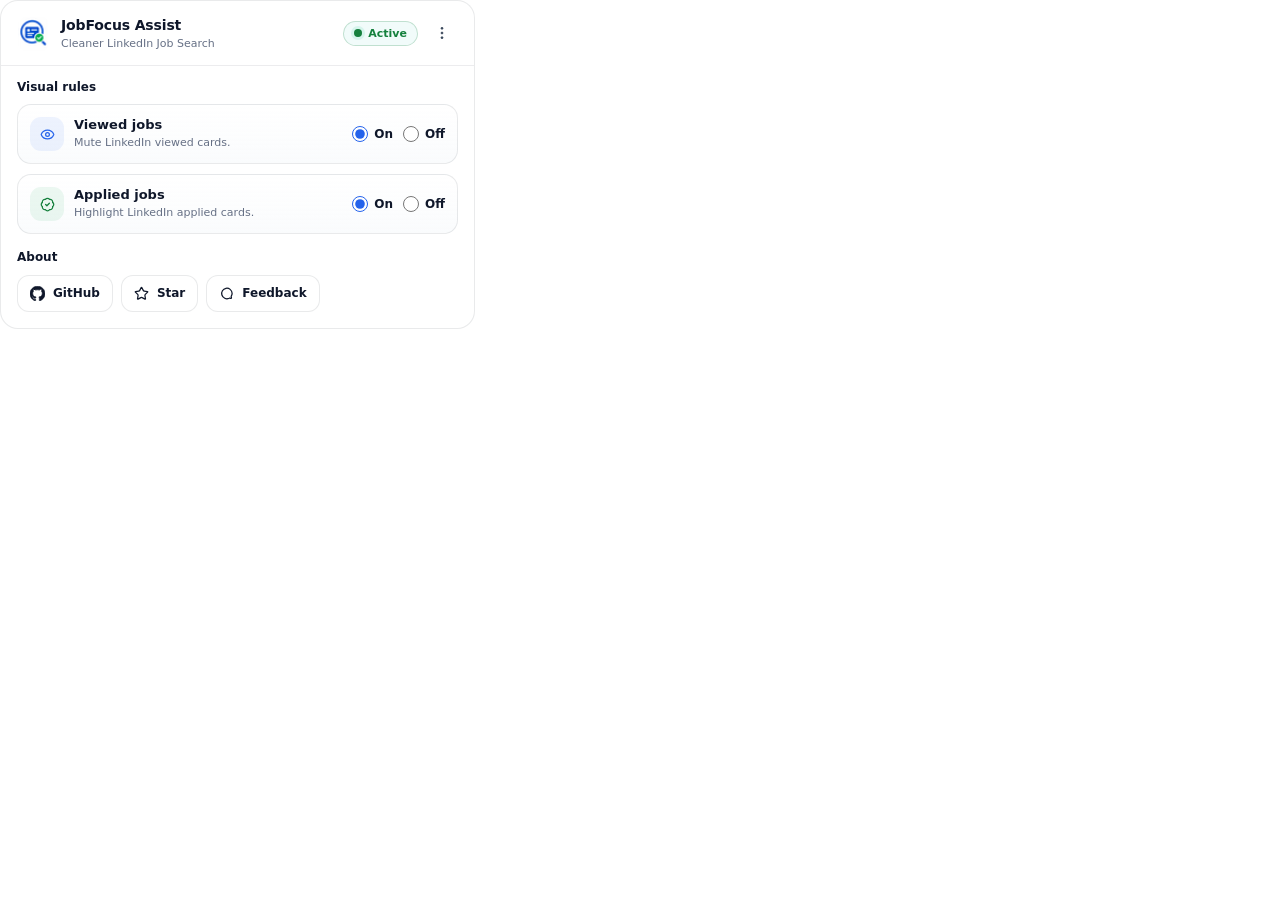
==== popup.html @ a0c59a60 "initial commit" ====
<!doctype html>
<html lang="en">
  <head>
    <meta charset="utf-8" />
    <meta name="viewport" content="width=device-width, initial-scale=1" />
    <title>JobFocus Assist</title>
    <link rel="stylesheet" href="popup.css" />
  </head>
  <body>
    <div class="popup-shell">
      <header class="header">
        <div class="brand">
          <img
            class="brand-icon"
            alt=""
            src="assets/brand/jobfocus-assist-icon-32.png"
            width="32"
            height="32"
          />
          <div class="brand-copy">
            <div class="brand-title">JobFocus Assist</div>
            <div class="brand-subtitle">Cleaner LinkedIn Job Search</div>
          </div>
        </div>

        <div class="header-actions">
          <div id="status-pill" class="status-pill status-pill--active" aria-live="polite">
            <span class="status-pill__dot" aria-hidden="true"></span>
            <span id="status-pill-label">Active</span>
          </div>

          <div class="menu-anchor">
            <button id="menu-button" class="icon-button" type="button" aria-label="Open status menu" aria-expanded="false">
              <span class="icon" data-icon="moreVertical"></span>
            </button>

            <div id="menu-panel" class="menu-panel" hidden role="menu" aria-label="Extension status">
              <button id="menu-active" class="menu-item" type="button" role="menuitem">
                <span class="menu-item__icon" data-icon="check"></span>
                <span class="menu-item__label">Active</span>
              </button>
              <button id="menu-pause" class="menu-item" type="button" role="menuitem">
                <span class="menu-item__icon" data-icon="pause"></span>
                <span class="menu-item__label">Pause extension</span>
              </button>
            </div>
          </div>
        </div>
      </header>

      <main class="main">
        <section class="section">
          <div class="section-heading">Visual rules</div>

          <article class="rule-card">
            <div class="rule-card__lead">
              <div class="rule-badge rule-badge--viewed" aria-hidden="true">
                <span class="icon icon--small" data-icon="eye"></span>
              </div>
              <div>
                <div class="rule-title">Viewed jobs</div>
                <div class="rule-copy">Mute LinkedIn viewed cards.</div>
              </div>
            </div>

            <div class="radio-group" data-group="viewedEnabled">
              <label class="radio-option">
                <input type="radio" name="viewedEnabled" value="true" checked />
                <span>On</span>
              </label>
              <label class="radio-option">
                <input type="radio" name="viewedEnabled" value="false" />
                <span>Off</span>
              </label>
            </div>
          </article>

          <article class="rule-card">
            <div class="rule-card__lead">
              <div class="rule-badge rule-badge--applied" aria-hidden="true">
                <span class="icon icon--small" data-icon="badgeCheck"></span>
              </div>
              <div>
                <div class="rule-title">Applied jobs</div>
                <div class="rule-copy">Highlight LinkedIn applied cards.</div>
              </div>
            </div>

            <div class="radio-group" data-group="appliedEnabled">
              <label class="radio-option">
                <input type="radio" name="appliedEnabled" value="true" checked />
                <span>On</span>
              </label>
              <label class="radio-option">
                <input type="radio" name="appliedEnabled" value="false" />
                <span>Off</span>
              </label>
            </div>
          </article>

        </section>

        <section class="section section--about">
          <div class="section-heading">About</div>
          <div class="about-actions">
            <button class="about-button" type="button" data-action="github">
              <span class="icon icon--small" data-icon="github"></span>
              <span>GitHub</span>
            </button>
            <button class="about-button" type="button" data-action="star">
              <span class="icon icon--small" data-icon="star"></span>
              <span>Star</span>
            </button>
            <button class="about-button" type="button" data-action="feedback">
              <span class="icon icon--small" data-icon="messageCircle"></span>
              <span>Feedback</span>
            </button>
          </div>
        </section>
      </main>
    </div>

    <script src="popup.js"></script>
  </body>
</html>
---- popup.css ----
:root {
  color-scheme: light;
  --bg: #f4f7fb;
  --panel: #ffffff;
  --panel-2: #f8fbff;
  --border: rgba(15, 23, 42, 0.09);
  --border-strong: rgba(15, 23, 42, 0.14);
  --text: #0f172a;
  --muted: #667085;
  --blue: #2563eb;
  --blue-soft: rgba(37, 99, 235, 0.08);
  --green: #15803d;
  --green-soft: rgba(22, 163, 74, 0.08);
  --shadow: 0 24px 60px rgba(15, 23, 42, 0.12);
}

* {
  box-sizing: border-box;
}

html,
body {
  margin: 0;
  width: 475px;
  min-width: 475px;
  max-width: 475px;
  overflow: hidden;
  background: #ffffff;
  color: var(--text);
  font-family: "Segoe UI Variable", "Segoe UI", system-ui, -apple-system, BlinkMacSystemFont, sans-serif;
}

body {
  padding: 0;
}

button,
input {
  font: inherit;
}

.popup-shell {
  position: relative;
  overflow: hidden;
  border: 1px solid var(--border);
  border-radius: 18px;
  background: var(--panel);
  box-shadow: none;
}

.header {
  display: flex;
  align-items: flex-start;
  justify-content: space-between;
  gap: 16px;
  padding: 16px 16px 14px;
  border-bottom: 1px solid rgba(15, 23, 42, 0.08);
}

.brand {
  display: flex;
  align-items: center;
  gap: 10px;
  min-width: 0;
}

.brand-icon {
  width: 34px;
  height: 34px;
  border-radius: 10px;
  flex: 0 0 auto;
}

.brand-copy {
  min-width: 0;
}

.brand-title {
  font-size: 14px;
  font-weight: 700;
  line-height: 1.1;
  letter-spacing: -0.01em;
}

.brand-subtitle {
  margin-top: 3px;
  font-size: 11px;
  line-height: 1.2;
  color: var(--muted);
}

.header-actions {
  display: flex;
  align-items: center;
  gap: 8px;
  flex: 0 0 auto;
}

.status-pill {
  display: inline-flex;
  align-items: center;
  gap: 6px;
  padding: 6px 10px;
  border-radius: 999px;
  border: 1px solid rgba(21, 128, 61, 0.22);
  background: rgba(20, 184, 166, 0.06);
  color: var(--green);
  font-size: 11px;
  font-weight: 700;
  line-height: 1;
}

.status-pill--paused {
  border-color: rgba(100, 116, 139, 0.24);
  background: rgba(100, 116, 139, 0.08);
  color: #475569;
}

.status-pill__dot {
  width: 8px;
  height: 8px;
  border-radius: 999px;
  background: currentColor;
  box-shadow: 0 0 0 3px rgba(16, 185, 129, 0.12);
}

.status-pill--paused .status-pill__dot {
  box-shadow: none;
}

.menu-anchor {
  position: relative;
}

.icon-button {
  display: inline-grid;
  place-items: center;
  width: 32px;
  height: 32px;
  border: 1px solid transparent;
  border-radius: 10px;
  background: transparent;
  color: #334155;
  cursor: pointer;
}

.icon-button:hover {
  background: rgba(15, 23, 42, 0.04);
  border-color: rgba(15, 23, 42, 0.08);
}

.icon {
  width: 16px;
  height: 16px;
  display: inline-flex;
  align-items: center;
  justify-content: center;
}

.icon svg {
  width: 100%;
  height: 100%;
  stroke: currentColor;
}

.icon--small {
  width: 15px;
  height: 15px;
}

.main {
  padding: 14px 16px 16px;
}

.section + .section {
  margin-top: 16px;
}

.section-heading {
  font-size: 12px;
  font-weight: 700;
  line-height: 1.2;
  color: var(--text);
  margin-bottom: 10px;
}

.rule-card {
  display: flex;
  align-items: center;
  justify-content: space-between;
  gap: 12px;
  padding: 12px;
  border: 1px solid var(--border);
  border-radius: 14px;
  background: linear-gradient(180deg, rgba(255, 255, 255, 1), rgba(248, 250, 252, 0.72));
}

.rule-card + .rule-card {
  margin-top: 10px;
}

.rule-card__lead {
  display: flex;
  align-items: center;
  gap: 10px;
  min-width: 0;
}

.rule-badge {
  display: inline-grid;
  place-items: center;
  width: 34px;
  height: 34px;
  border-radius: 11px;
  flex: 0 0 auto;
}

.rule-badge--viewed {
  color: var(--blue);
  background: var(--blue-soft);
}

.rule-badge--applied {
  color: var(--green);
  background: var(--green-soft);
}

.rule-title {
  font-size: 13px;
  font-weight: 700;
  line-height: 1.15;
}

.rule-copy {
  margin-top: 3px;
  color: var(--muted);
  font-size: 11px;
  line-height: 1.35;
}

.radio-group {
  display: inline-flex;
  align-items: center;
  gap: 10px;
  flex: 0 0 auto;
}

.radio-option {
  display: inline-flex;
  align-items: center;
  gap: 6px;
  color: var(--text);
  font-size: 12px;
  font-weight: 600;
  line-height: 1;
  cursor: pointer;
  user-select: none;
}

.radio-option input {
  width: 16px;
  height: 16px;
  margin: 0;
  accent-color: var(--blue);
}

.about-actions {
  display: flex;
  gap: 8px;
}

.about-button {
  display: inline-flex;
  align-items: center;
  gap: 8px;
  padding: 10px 12px;
  border: 1px solid var(--border);
  border-radius: 12px;
  background: var(--panel);
  color: var(--text);
  font-size: 12px;
  font-weight: 600;
  cursor: pointer;
}

.about-button:hover {
  border-color: var(--border-strong);
  background: var(--panel-2);
}

.menu-panel {
  position: absolute;
  top: calc(100% + 8px);
  right: 0;
  width: 170px;
  padding: 6px;
  border: 1px solid var(--border);
  border-radius: 14px;
  background: rgba(255, 255, 255, 0.99);
  box-shadow: 0 16px 42px rgba(15, 23, 42, 0.16);
  z-index: 10;
}

.menu-item {
  width: 100%;
  display: flex;
  align-items: center;
  gap: 10px;
  padding: 9px 10px;
  border: 0;
  border-radius: 10px;
  background: transparent;
  color: var(--text);
  text-align: left;
  cursor: pointer;
}

.menu-item:hover {
  background: rgba(37, 99, 235, 0.06);
}

.menu-item.is-selected {
  background: rgba(37, 99, 235, 0.09);
}

.menu-item__icon {
  width: 16px;
  height: 16px;
  color: var(--blue);
  flex: 0 0 auto;
}

.menu-item__label {
  font-size: 12px;
  font-weight: 600;
}

@keyframes jfa-spin {
  to {
    transform: rotate(360deg);
  }
}
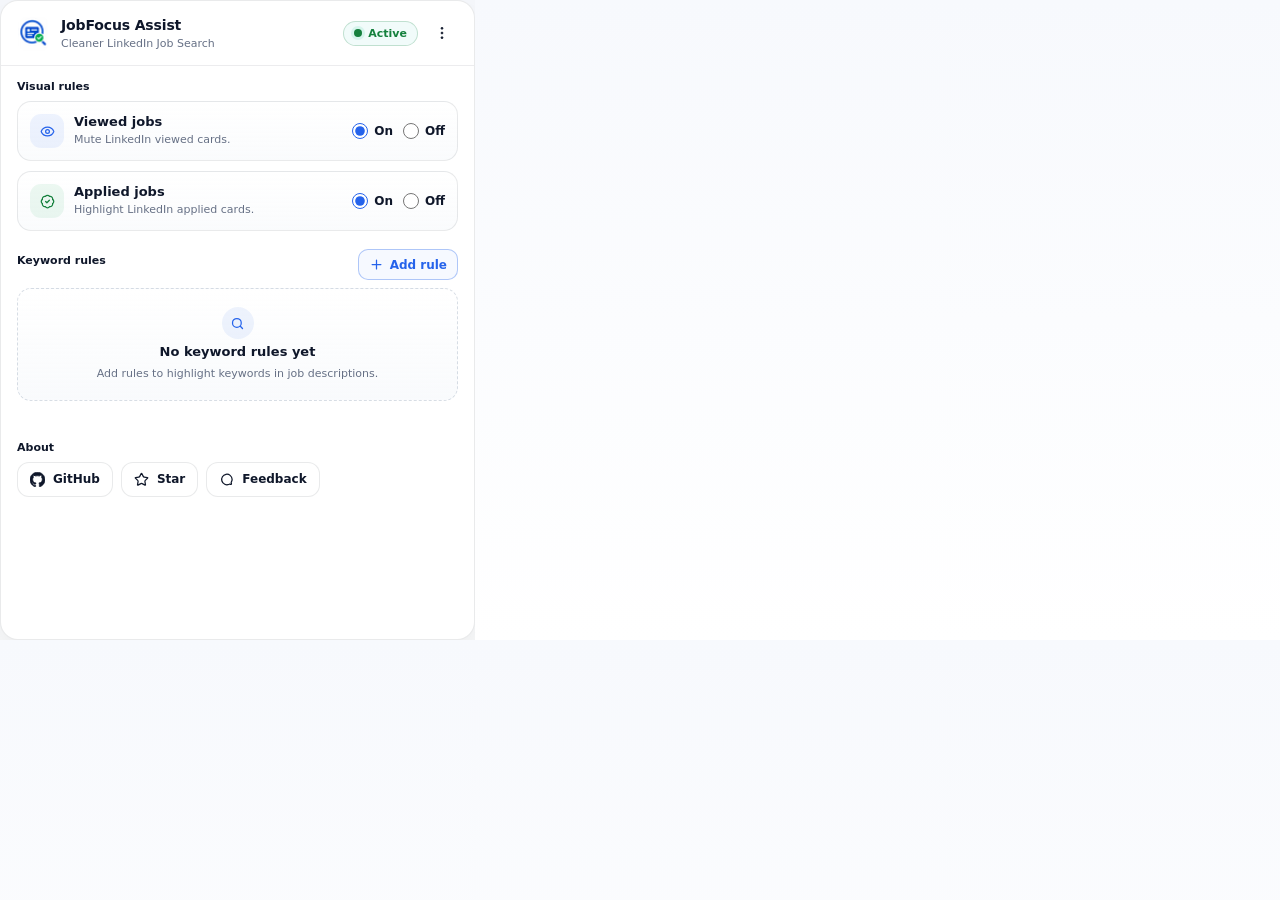
==== commit 8ae44923: "Add JD keyword highlighter popup" ====
--- a/popup.html
+++ b/popup.html
@@ -30,7 +30,13 @@
           </div>
 
           <div class="menu-anchor">
-            <button id="menu-button" class="icon-button" type="button" aria-label="Open status menu" aria-expanded="false">
+            <button
+              id="menu-button"
+              class="icon-button"
+              type="button"
+              aria-label="Open status menu"
+              aria-expanded="false"
+            >
               <span class="icon" data-icon="moreVertical"></span>
             </button>
 
@@ -97,7 +103,69 @@
               </label>
             </div>
           </article>
+        </section>
 
+        <section class="section section--keywords">
+          <div class="section-heading-row">
+            <div class="section-heading">Keyword rules</div>
+            <button id="keyword-rule-add" class="add-rule-button" type="button">
+              <span class="icon icon--small" data-icon="plus"></span>
+              <span>Add rule</span>
+            </button>
+          </div>
+
+          <div id="keyword-editor" class="keyword-editor" hidden>
+            <div class="keyword-editor__toprow">
+              <div class="keyword-editor__field keyword-editor__field--keywords">
+                <label class="keyword-editor__label" for="keyword-input">Keywords</label>
+                <input
+                  id="keyword-input"
+                  class="keyword-editor__input"
+                  type="text"
+                  placeholder="React, TypeScript, AWS"
+                  autocomplete="off"
+                  spellcheck="false"
+                />
+              </div>
+
+              <div class="keyword-editor__field keyword-editor__field--color">
+                <div class="keyword-editor__label">Color</div>
+                <div class="color-dropdown">
+                  <button
+                    id="keyword-color-button"
+                    class="color-dropdown__button"
+                    type="button"
+                    aria-label="Rule color"
+                    aria-expanded="false"
+                  >
+                    <span id="keyword-color-swatch" class="color-dropdown__swatch" aria-hidden="true"></span>
+                    <span class="color-dropdown__chevron" aria-hidden="true" data-icon="chevronDown"></span>
+                  </button>
+
+                  <div id="keyword-color-palette" class="color-palette" hidden role="radiogroup" aria-label="Rule color"></div>
+                </div>
+              </div>
+
+              <div class="keyword-editor__field keyword-editor__field--actions" aria-label="Editor actions">
+                <button id="keyword-editor-cancel" class="editor-icon-button editor-icon-button--secondary" type="button" aria-label="Cancel editing">
+                  <span class="icon icon--small" data-icon="x"></span>
+                </button>
+                <button id="keyword-editor-save" class="editor-icon-button editor-icon-button--primary" type="button" aria-label="Save rule">
+                  <span class="icon icon--small" data-icon="check"></span>
+                </button>
+              </div>
+            </div>
+          </div>
+
+          <div id="keyword-empty" class="keyword-empty" hidden>
+            <div class="keyword-empty__icon" aria-hidden="true">
+              <span class="icon icon--small" data-icon="search"></span>
+            </div>
+            <div class="keyword-empty__title">No keyword rules yet</div>
+            <div class="keyword-empty__copy">Add rules to highlight keywords in job descriptions.</div>
+          </div>
+
+          <div id="keyword-list" class="keyword-list" hidden></div>
         </section>
 
         <section class="section section--about">
--- a/popup.css
+++ b/popup.css
@@ -12,10 +12,15 @@
   --green: #15803d;
   --green-soft: rgba(22, 163, 74, 0.08);
   --shadow: 0 24px 60px rgba(15, 23, 42, 0.12);
+  --popup-max-height: 640px;
 }
 
 * {
   box-sizing: border-box;
+}
+
+[hidden] {
+  display: none !important;
 }
 
 html,
@@ -24,8 +29,9 @@
   width: 475px;
   min-width: 475px;
   max-width: 475px;
+  max-height: var(--popup-max-height);
   overflow: hidden;
-  background: #ffffff;
+  background: linear-gradient(180deg, #f7f9fd 0%, #ffffff 100%);
   color: var(--text);
   font-family: "Segoe UI Variable", "Segoe UI", system-ui, -apple-system, BlinkMacSystemFont, sans-serif;
 }
@@ -39,13 +45,20 @@
   font: inherit;
 }
 
+button {
+  color: inherit;
+}
+
 .popup-shell {
-  position: relative;
+  display: flex;
+  flex-direction: column;
+  height: min(var(--popup-max-height), calc(100vh - 12px));
+  max-height: min(var(--popup-max-height), calc(100vh - 12px));
   overflow: hidden;
   border: 1px solid var(--border);
   border-radius: 18px;
   background: var(--panel);
-  box-shadow: none;
+  box-shadow: var(--shadow);
 }
 
 .header {
@@ -140,7 +153,6 @@
   border: 1px solid transparent;
   border-radius: 10px;
   background: transparent;
-  color: #334155;
   cursor: pointer;
 }
 
@@ -149,39 +161,78 @@
   border-color: rgba(15, 23, 42, 0.08);
 }
 
-.icon {
-  width: 16px;
-  height: 16px;
-  display: inline-flex;
-  align-items: center;
-  justify-content: center;
-}
-
-.icon svg {
-  width: 100%;
-  height: 100%;
-  stroke: currentColor;
-}
-
-.icon--small {
-  width: 15px;
-  height: 15px;
-}
-
 .main {
-  padding: 14px 16px 16px;
+  flex: 1 1 auto;
+  min-height: 0;
+  display: flex;
+  flex-direction: column;
+  padding: 14px 16px 12px;
+  overflow-y: auto;
+  scrollbar-width: thin;
+  scrollbar-color: rgba(100, 116, 139, 0.4) transparent;
+}
+
+.main::-webkit-scrollbar {
+  width: 10px;
+}
+
+.main::-webkit-scrollbar-track {
+  background: transparent;
+}
+
+.main::-webkit-scrollbar-thumb {
+  border: 2px solid transparent;
+  border-radius: 999px;
+  background-clip: padding-box;
+  background-color: rgba(100, 116, 139, 0.34);
+}
+
+.section {
+  padding-bottom: 2px;
 }
 
 .section + .section {
   margin-top: 16px;
 }
 
+.section-heading,
+.section-heading-row {
+  display: flex;
+  align-items: center;
+  justify-content: space-between;
+}
+
 .section-heading {
+  margin-bottom: 8px;
+  font-size: 11px;
+  font-weight: 700;
+  line-height: 1.2;
+  color: var(--text);
+}
+
+.section-heading-row {
+  gap: 12px;
+  margin-bottom: 8px;
+}
+
+.add-rule-button {
+  display: inline-flex;
+  align-items: center;
+  gap: 6px;
+  padding: 7px 10px;
+  border: 1px solid rgba(37, 99, 235, 0.34);
+  border-radius: 10px;
+  background: rgba(37, 99, 235, 0.04);
+  color: var(--blue);
   font-size: 12px;
   font-weight: 700;
-  line-height: 1.2;
-  color: var(--text);
-  margin-bottom: 10px;
+  line-height: 1;
+  cursor: pointer;
+}
+
+.add-rule-button:hover {
+  background: rgba(37, 99, 235, 0.08);
+  border-color: rgba(37, 99, 235, 0.44);
 }
 
 .rule-card {
@@ -264,18 +315,357 @@
   accent-color: var(--blue);
 }
 
-.about-actions {
-  display: flex;
-  gap: 8px;
-}
-
-.about-button {
+.keyword-editor {
+  position: relative;
+  z-index: 1;
+  padding: 8px 10px 10px;
+  border: 1px solid rgba(15, 23, 42, 0.09);
+  border-radius: 12px;
+  background: var(--panel-2);
+  box-shadow: inset 0 0 0 1px rgba(255, 255, 255, 0.55);
+}
+
+.keyword-editor__toprow {
+  display: grid;
+  grid-template-columns: minmax(0, 1fr) 40px auto;
+  gap: 4px;
+  align-items: end;
+}
+
+.keyword-editor__field {
+  min-width: 0;
+}
+
+.keyword-editor__field--color {
+  align-self: start;
+}
+
+.keyword-editor__field--actions {
+  display: flex;
+  align-items: center;
+  justify-content: flex-end;
+  gap: 4px;
+}
+
+.keyword-editor__label {
+  margin-bottom: 4px;
+  font-size: 9px;
+  font-weight: 700;
+  line-height: 1.2;
+  color: var(--text);
+}
+
+.keyword-editor__input {
+  width: 100%;
+  min-height: 32px;
+  padding: 0 9px;
+  border: 1px solid rgba(37, 99, 235, 0.28);
+  border-radius: 9px;
+  background: #ffffff;
+  font-size: 9px;
+  color: var(--text);
+  outline: none;
+}
+
+.keyword-editor__input:focus {
+  border-color: rgba(37, 99, 235, 0.52);
+  box-shadow: 0 0 0 3px rgba(37, 99, 235, 0.12);
+}
+
+.color-dropdown {
+  position: relative;
+}
+
+.color-dropdown__button {
   display: inline-flex;
   align-items: center;
-  gap: 8px;
+  justify-content: space-between;
+  gap: 2px;
+  width: 40px;
+  height: 32px;
+  padding: 0 4px;
+  margin-top: 4px;
+  border: 1px solid rgba(148, 163, 184, 0.34);
+  border-radius: 9px;
+  background: #ffffff;
+  color: var(--text);
+  cursor: pointer;
+  box-shadow: inset 0 0 0 1px rgba(255, 255, 255, 0.48);
+}
+
+.color-dropdown__button:hover {
+  border-color: rgba(37, 99, 235, 0.36);
+}
+
+.color-dropdown__button[aria-expanded="true"] {
+  border-color: rgba(37, 99, 235, 0.58);
+  box-shadow:
+    inset 0 0 0 1px rgba(255, 255, 255, 0.7),
+    0 0 0 4px rgba(37, 99, 235, 0.1);
+}
+
+.color-dropdown__swatch {
+  width: 16px;
+  height: 16px;
+  border-radius: 5px;
+  border: 1px solid rgba(255, 255, 255, 0.88);
+  box-shadow:
+    inset 0 0 0 1px rgba(0, 0, 0, 0.06),
+    0 0 0 1px rgba(15, 23, 42, 0.08);
+  flex: 0 0 auto;
+}
+
+.color-dropdown__chevron {
+  width: 10px;
+  height: 10px;
+  color: #475569;
+  flex: 0 0 auto;
+}
+
+.color-palette {
+  position: absolute;
+  top: calc(100% + 8px);
+  right: 0;
+  z-index: 20;
+  display: grid;
+  grid-template-columns: repeat(4, minmax(0, 1fr));
+  gap: 3px;
+  width: 126px;
+  padding: 6px;
+  border: 1px solid rgba(148, 163, 184, 0.2);
+  border-radius: 11px;
+  background: #ffffff;
+  box-shadow: 0 16px 32px rgba(15, 23, 42, 0.14);
+}
+
+.color-palette::before {
+  content: "";
+  position: absolute;
+  top: -6px;
+  right: 16px;
+  width: 12px;
+  height: 12px;
+  transform: rotate(45deg);
+  border-top: 1px solid rgba(148, 163, 184, 0.18);
+  border-left: 1px solid rgba(148, 163, 184, 0.18);
+  background: #ffffff;
+}
+
+.color-swatch {
+  display: inline-grid;
+  place-items: center;
+  width: 20px;
+  height: 20px;
+  padding: 0;
+  border: 1px solid transparent;
+  border-radius: 999px;
+  background: transparent;
+  cursor: pointer;
+}
+
+.color-swatch:hover {
+  border-color: rgba(15, 23, 42, 0.12);
+  background: rgba(15, 23, 42, 0.04);
+}
+
+.color-swatch__dot {
+  width: 10px;
+  height: 10px;
+  border-radius: 999px;
+  box-shadow: inset 0 0 0 1px rgba(255, 255, 255, 0.9);
+}
+
+.color-swatch.is-selected {
+  border-color: rgba(37, 99, 235, 0.55);
+  background: rgba(37, 99, 235, 0.08);
+}
+
+.color-swatch.is-selected .color-swatch__dot {
+  box-shadow:
+    inset 0 0 0 1px rgba(255, 255, 255, 0.95),
+    0 0 0 2px rgba(37, 99, 235, 0.15);
+}
+
+.editor-icon-button {
+  display: inline-grid;
+  place-items: center;
+  width: 32px;
+  height: 32px;
+  padding: 0;
+  border: 1px solid var(--border);
+  border-radius: 9px;
+  background: #ffffff;
+  color: #334155;
+  cursor: pointer;
+}
+
+.editor-icon-button:hover {
+  border-color: var(--border-strong);
+  background: var(--panel-2);
+}
+
+.editor-icon-button--secondary {
+  color: #334155;
+}
+
+.editor-icon-button--primary {
+  border-color: rgba(37, 99, 235, 0.7);
+  background: var(--blue);
+  color: #ffffff;
+  box-shadow: 0 10px 18px rgba(37, 99, 235, 0.18);
+}
+
+.editor-icon-button--primary:hover {
+  background: #1d4ed8;
+  border-color: rgba(29, 78, 216, 0.85);
+}
+
+.keyword-empty {
+  display: grid;
+  justify-items: center;
+  gap: 6px;
+  padding: 18px 14px;
+  border: 1px dashed rgba(148, 163, 184, 0.36);
+  border-radius: 14px;
+  background: linear-gradient(180deg, rgba(255, 255, 255, 0.95), rgba(248, 250, 252, 0.86));
+  text-align: center;
+}
+
+.keyword-empty__icon {
+  display: inline-grid;
+  place-items: center;
+  width: 32px;
+  height: 32px;
+  border-radius: 999px;
+  background: rgba(37, 99, 235, 0.08);
+  color: var(--blue);
+}
+
+.keyword-empty__title {
+  font-size: 13px;
+  font-weight: 700;
+  line-height: 1.15;
+}
+
+.keyword-empty__copy {
+  color: var(--muted);
+  font-size: 11px;
+  line-height: 1.4;
+}
+
+.keyword-list {
+  max-height: 190px;
+  overflow-y: auto;
+  padding-right: 4px;
+  scrollbar-width: thin;
+  scrollbar-color: rgba(100, 116, 139, 0.5) transparent;
+}
+
+.keyword-list::-webkit-scrollbar {
+  width: 10px;
+}
+
+.keyword-list::-webkit-scrollbar-track {
+  background: transparent;
+}
+
+.keyword-list::-webkit-scrollbar-thumb {
+  border: 2px solid transparent;
+  border-radius: 999px;
+  background-clip: padding-box;
+  background-color: rgba(100, 116, 139, 0.42);
+}
+
+.keyword-rule {
+  display: flex;
+  align-items: center;
+  gap: 10px;
+  min-height: 54px;
   padding: 10px 12px;
   border: 1px solid var(--border);
   border-radius: 12px;
+  background: #ffffff;
+}
+
+.keyword-rule + .keyword-rule {
+  margin-top: 8px;
+}
+
+.keyword-rule__swatch {
+  width: 20px;
+  height: 20px;
+  border-radius: 7px;
+  flex: 0 0 auto;
+  box-shadow:
+    inset 0 0 0 1px rgba(255, 255, 255, 0.9),
+    0 0 0 1px rgba(15, 23, 42, 0.08);
+}
+
+.keyword-rule__body {
+  flex: 1 1 auto;
+  min-width: 0;
+}
+
+.keyword-rule__keywords {
+  font-size: 12px;
+  font-weight: 700;
+  line-height: 1.25;
+  color: var(--text);
+  white-space: nowrap;
+  overflow: hidden;
+  text-overflow: ellipsis;
+}
+
+.keyword-rule__meta {
+  margin-top: 2px;
+  font-size: 11px;
+  line-height: 1.25;
+  color: var(--muted);
+}
+
+.keyword-rule__actions {
+  display: inline-flex;
+  align-items: center;
+  gap: 6px;
+  flex: 0 0 auto;
+}
+
+.keyword-rule__action {
+  display: inline-grid;
+  place-items: center;
+  width: 30px;
+  height: 30px;
+  padding: 0;
+  border: 1px solid var(--border);
+  border-radius: 9px;
+  background: #ffffff;
+  color: #334155;
+  cursor: pointer;
+}
+
+.keyword-rule__action:hover {
+  border-color: var(--border-strong);
+  background: var(--panel-2);
+}
+
+.keyword-rule.is-editing {
+  border-color: rgba(37, 99, 235, 0.24);
+  box-shadow: 0 0 0 3px rgba(37, 99, 235, 0.08);
+}
+
+.about-actions {
+  display: flex;
+  flex-wrap: wrap;
+  gap: 8px;
+}
+
+.about-button {
+  display: inline-flex;
+  align-items: center;
+  gap: 8px;
+  padding: 9px 12px;
+  border: 1px solid var(--border);
+  border-radius: 12px;
   background: var(--panel);
   color: var(--text);
   font-size: 12px;
@@ -286,6 +676,30 @@
 .about-button:hover {
   border-color: var(--border-strong);
   background: var(--panel-2);
+}
+
+.section--about {
+  margin-top: auto;
+  padding-top: 22px;
+}
+
+.icon {
+  width: 16px;
+  height: 16px;
+  display: inline-flex;
+  align-items: center;
+  justify-content: center;
+}
+
+.icon svg {
+  width: 100%;
+  height: 100%;
+  stroke: currentColor;
+}
+
+.icon--small {
+  width: 15px;
+  height: 15px;
 }
 
 .menu-panel {
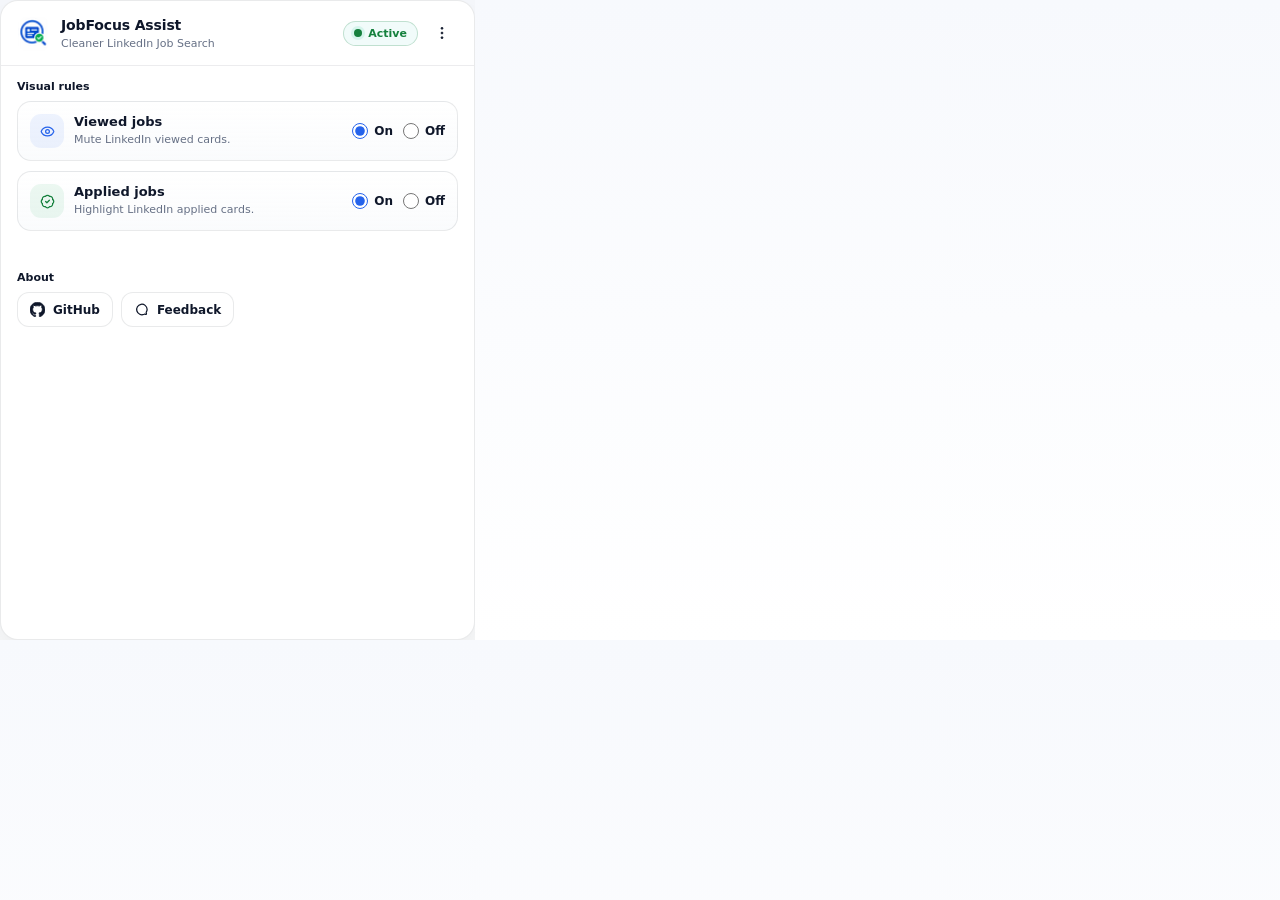
==== commit 1647a128: "Refine privacy policy and popup links" ====
--- a/popup.html
+++ b/popup.html
@@ -30,13 +30,7 @@
           </div>
 
           <div class="menu-anchor">
-            <button
-              id="menu-button"
-              class="icon-button"
-              type="button"
-              aria-label="Open status menu"
-              aria-expanded="false"
-            >
+            <button id="menu-button" class="icon-button" type="button" aria-label="Open status menu" aria-expanded="false">
               <span class="icon" data-icon="moreVertical"></span>
             </button>
 
@@ -103,69 +97,7 @@
               </label>
             </div>
           </article>
-        </section>
 
-        <section class="section section--keywords">
-          <div class="section-heading-row">
-            <div class="section-heading">Keyword rules</div>
-            <button id="keyword-rule-add" class="add-rule-button" type="button">
-              <span class="icon icon--small" data-icon="plus"></span>
-              <span>Add rule</span>
-            </button>
-          </div>
-
-          <div id="keyword-editor" class="keyword-editor" hidden>
-            <div class="keyword-editor__toprow">
-              <div class="keyword-editor__field keyword-editor__field--keywords">
-                <label class="keyword-editor__label" for="keyword-input">Keywords</label>
-                <input
-                  id="keyword-input"
-                  class="keyword-editor__input"
-                  type="text"
-                  placeholder="React, TypeScript, AWS"
-                  autocomplete="off"
-                  spellcheck="false"
-                />
-              </div>
-
-              <div class="keyword-editor__field keyword-editor__field--color">
-                <div class="keyword-editor__label">Color</div>
-                <div class="color-dropdown">
-                  <button
-                    id="keyword-color-button"
-                    class="color-dropdown__button"
-                    type="button"
-                    aria-label="Rule color"
-                    aria-expanded="false"
-                  >
-                    <span id="keyword-color-swatch" class="color-dropdown__swatch" aria-hidden="true"></span>
-                    <span class="color-dropdown__chevron" aria-hidden="true" data-icon="chevronDown"></span>
-                  </button>
-
-                  <div id="keyword-color-palette" class="color-palette" hidden role="radiogroup" aria-label="Rule color"></div>
-                </div>
-              </div>
-
-              <div class="keyword-editor__field keyword-editor__field--actions" aria-label="Editor actions">
-                <button id="keyword-editor-cancel" class="editor-icon-button editor-icon-button--secondary" type="button" aria-label="Cancel editing">
-                  <span class="icon icon--small" data-icon="x"></span>
-                </button>
-                <button id="keyword-editor-save" class="editor-icon-button editor-icon-button--primary" type="button" aria-label="Save rule">
-                  <span class="icon icon--small" data-icon="check"></span>
-                </button>
-              </div>
-            </div>
-          </div>
-
-          <div id="keyword-empty" class="keyword-empty" hidden>
-            <div class="keyword-empty__icon" aria-hidden="true">
-              <span class="icon icon--small" data-icon="search"></span>
-            </div>
-            <div class="keyword-empty__title">No keyword rules yet</div>
-            <div class="keyword-empty__copy">Add rules to highlight keywords in job descriptions.</div>
-          </div>
-
-          <div id="keyword-list" class="keyword-list" hidden></div>
         </section>
 
         <section class="section section--about">
@@ -174,10 +106,6 @@
             <button class="about-button" type="button" data-action="github">
               <span class="icon icon--small" data-icon="github"></span>
               <span>GitHub</span>
-            </button>
-            <button class="about-button" type="button" data-action="star">
-              <span class="icon icon--small" data-icon="star"></span>
-              <span>Star</span>
             </button>
             <button class="about-button" type="button" data-action="feedback">
               <span class="icon icon--small" data-icon="messageCircle"></span>
